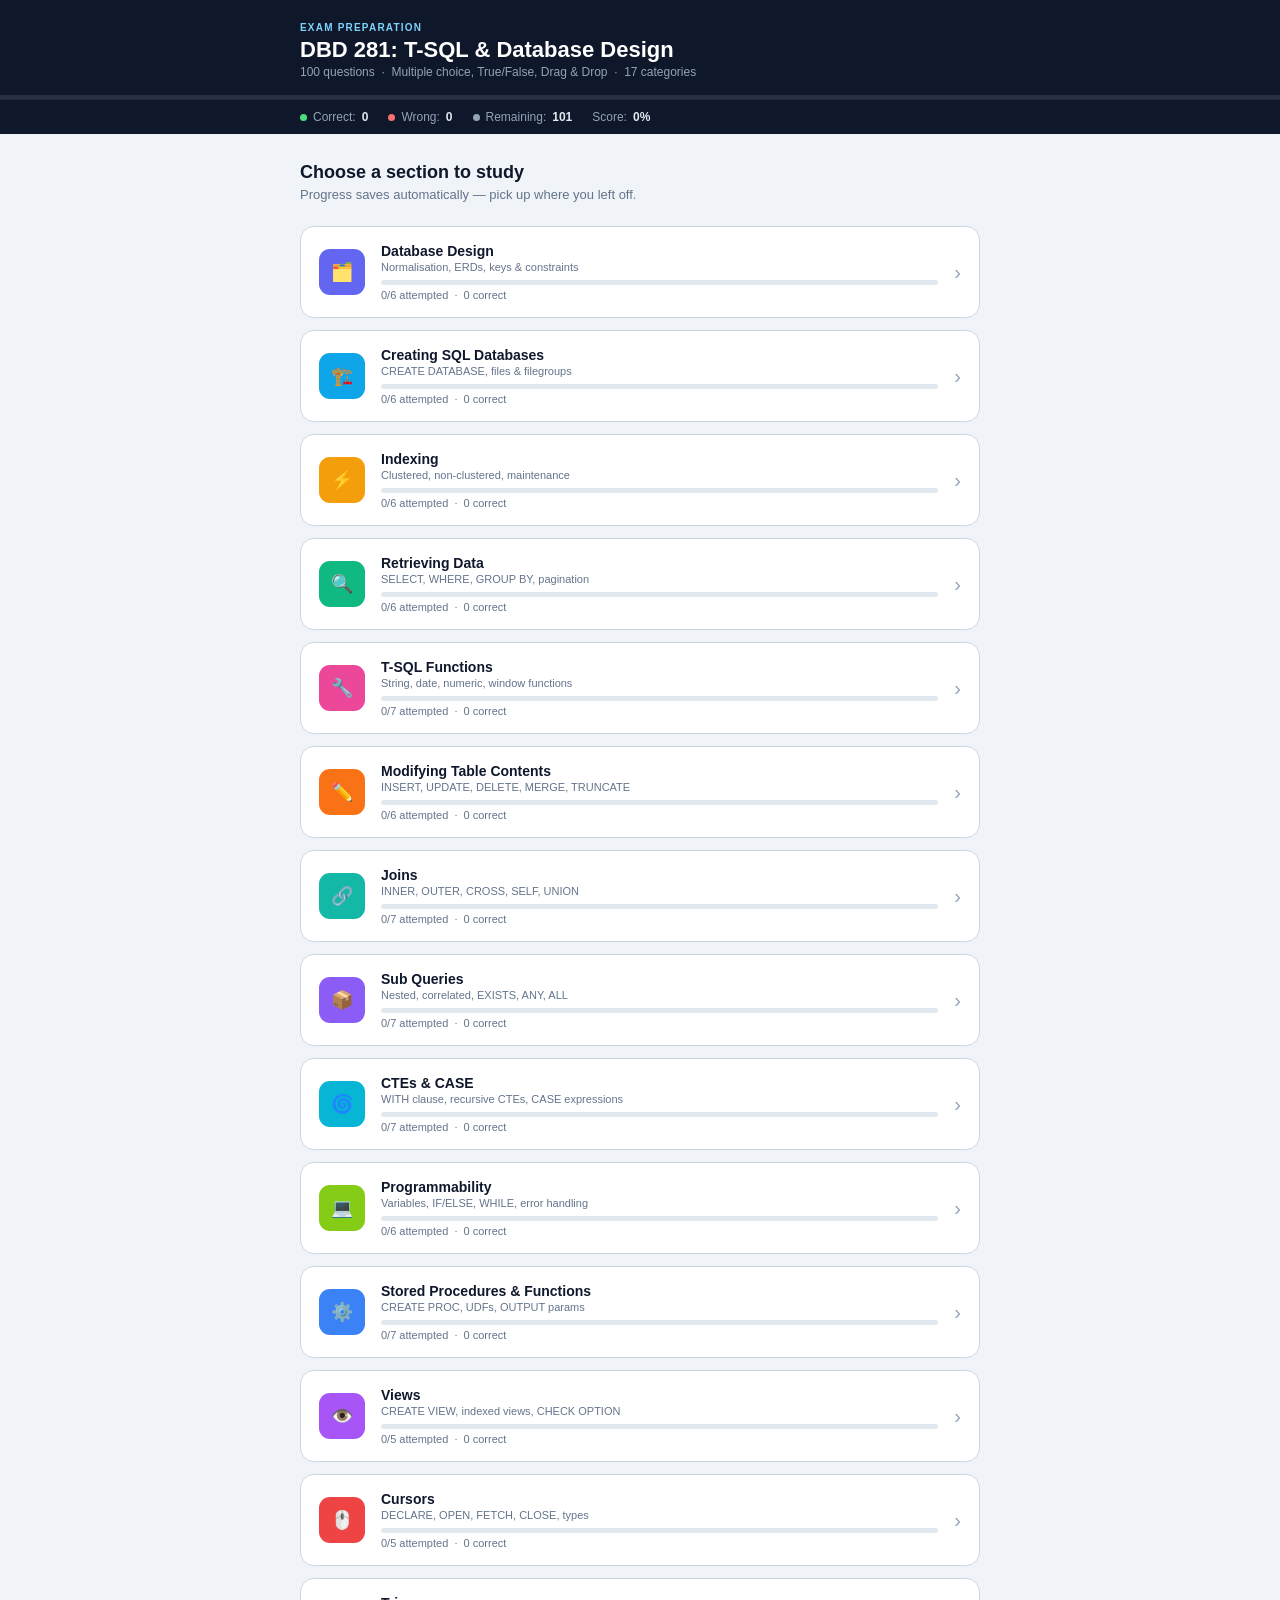
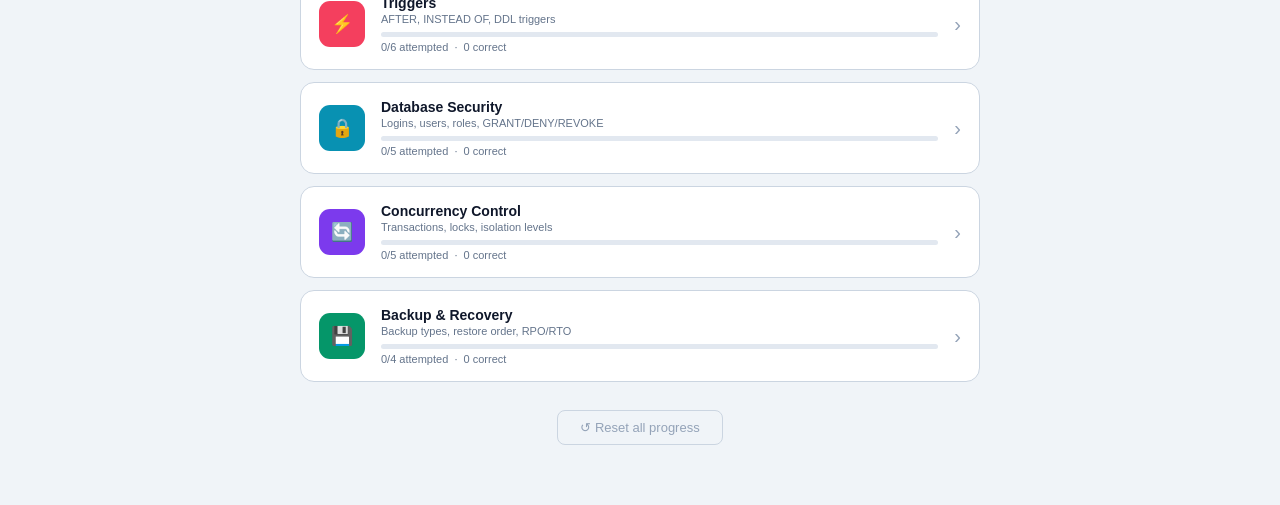
==== DBD281.html @ 0a979915 "Add files via upload" ====
<!DOCTYPE html>
<html lang="en">
<head>
<meta charset="UTF-8">
<meta name="viewport" content="width=device-width, initial-scale=1.0">
<title>T-SQL & Database Design Quiz</title>
<style>
*{box-sizing:border-box;margin:0;padding:0}
body{font-family:-apple-system,BlinkMacSystemFont,'Segoe UI',sans-serif;background:#F0F4F8;color:#1E293B;min-height:100vh}
button{font-family:inherit}

/* HEADER */
.hdr{background:#0F172A;color:#fff}
.hdr-inner{max-width:720px;margin:0 auto;padding:22px 20px 16px}
.hdr-eye{font-size:10px;font-weight:700;letter-spacing:.12em;text-transform:uppercase;color:#7DD3FC;margin-bottom:4px}
.hdr h1{font-size:22px;font-weight:700;margin-bottom:2px}
.hdr-sub{font-size:12px;color:#94A3B8}
.prog-track{background:rgba(255,255,255,.1);height:4px}
.prog-fill{height:4px;background:#38BDF8;transition:width .4s}
.stats-bar{border-top:1px solid rgba(255,255,255,.08)}
.stats-inner{max-width:720px;margin:0 auto;padding:10px 20px;display:flex;gap:20px;flex-wrap:wrap}
.stat{font-size:12px;color:#94A3B8;display:flex;align-items:center;gap:6px}
.stat b{font-weight:600;color:#E2E8F0}
.dot{width:7px;height:7px;border-radius:50%}

/* MAIN */
.main{max-width:720px;margin:0 auto;padding:28px 20px 60px}

/* HOME */
.home-title{font-size:18px;font-weight:700;color:#0F172A;margin-bottom:4px}
.home-sub{font-size:13px;color:#64748B;margin-bottom:24px}
.sec-cards{display:flex;flex-direction:column;gap:12px}
.sec-card{display:flex;align-items:center;gap:16px;padding:16px 18px;border-radius:14px;border:1.5px solid #CBD5E1;background:#fff;cursor:pointer;text-align:left;width:100%;transition:border-color .15s,box-shadow .15s}
.sec-card:hover{box-shadow:0 2px 14px rgba(15,23,42,.12)}
.sc-icon{width:46px;height:46px;border-radius:11px;color:#fff;font-size:18px;display:flex;align-items:center;justify-content:center;flex-shrink:0}
.sc-body{flex:1;min-width:0}
.sc-title{font-size:14px;font-weight:700;color:#0F172A;margin-bottom:2px}
.sc-desc{font-size:11px;color:#64748B;margin-bottom:7px}
.sc-bar-track{background:#E2E8F0;border-radius:4px;height:5px;overflow:hidden}
.sc-bar-fill{height:5px;border-radius:4px;transition:width .4s}
.sc-label{font-size:11px;color:#64748B;margin-top:4px}
.sc-arrow{font-size:20px;color:#94A3B8;flex-shrink:0}
.reset-wrap{text-align:center;margin-top:28px}
.btn-reset{padding:9px 22px;background:transparent;border:1.5px solid #CBD5E1;border-radius:8px;font-size:13px;color:#94A3B8;cursor:pointer}
.btn-reset:hover{border-color:#DC2626;color:#DC2626}

/* QUIZ NAV */
.quiz-nav{display:flex;align-items:center;gap:12px;margin-bottom:18px}
.btn-back{padding:7px 14px;background:transparent;border:1.5px solid #CBD5E1;border-radius:8px;font-size:13px;color:#64748B;cursor:pointer}
.btn-back:hover{border-color:#0F172A;color:#0F172A}
.qnav-title{font-size:14px;font-weight:700;color:#0F172A}
.qnav-count{margin-left:auto;font-size:13px;color:#64748B}
.qprog-track{background:#E2E8F0;border-radius:4px;height:4px;margin-bottom:20px;overflow:hidden}
.qprog-fill{height:4px;border-radius:4px;transition:width .3s}

/* QUESTION CARD */
.q-card{background:#fff;border:1.5px solid #CBD5E1;border-radius:14px;padding:22px 20px}
.q-card.correct{background:#F0FDF4;border-color:#86EFAC}
.q-card.wrong{background:#FEF2F2;border-color:#FCA5A5}
.q-card.partial{background:#FFFBEB;border-color:#FCD34D}
.q-num{font-size:11px;font-weight:700;letter-spacing:.08em;text-transform:uppercase;margin-bottom:8px}
.q-text{font-size:15px;font-weight:500;line-height:1.6;margin-bottom:18px;color:#1E293B}
.q-code{font-family:'Courier New',monospace;font-size:12.5px;background:#1E293B;color:#7DD3FC;padding:12px 14px;border-radius:8px;margin-bottom:16px;white-space:pre;overflow-x:auto;line-height:1.6}

/* OPTIONS */
.opts{display:flex;flex-direction:column;gap:8px}
.opt-btn{display:flex;align-items:flex-start;gap:12px;padding:11px 14px;border:1.5px solid #CBD5E1;border-radius:10px;background:#F8FAFC;cursor:pointer;text-align:left;font-size:13.5px;color:#1E293B;width:100%;transition:border-color .12s,background .12s}
.opt-btn:not(:disabled):hover{border-color:#38BDF8;background:#F0F9FF}
.opt-letter{width:26px;height:26px;min-width:26px;border-radius:50%;background:#CBD5E1;color:#64748B;font-size:12px;font-weight:700;display:flex;align-items:center;justify-content:center;transition:background .12s,color .12s;flex-shrink:0}
.opt-btn:not(:disabled):hover .opt-letter{background:#0EA5E9;color:#fff}
.opt-btn.selected{border-color:#0369A1;background:#F0F9FF}
.opt-btn.selected .opt-letter{background:#0369A1;color:#fff}
.opt-btn.opt-correct{border-color:#16A34A;background:#F0FDF4}
.opt-btn.opt-correct .opt-letter{background:#16A34A;color:#fff}
.opt-btn.opt-wrong{border-color:#DC2626;background:#FEF2F2}
.opt-btn.opt-wrong .opt-letter{background:#DC2626;color:#fff}

/* TF */
.tf-row{display:flex;gap:10px}
.tf-btn{flex:1;padding:13px;border:1.5px solid #CBD5E1;border-radius:10px;background:#F8FAFC;cursor:pointer;font-size:14px;font-weight:600;color:#1E293B;transition:all .12s}
.tf-btn:not(:disabled):hover{border-color:#0EA5E9;background:#F0F9FF;color:#0369A1}
.tf-btn.selected{border-color:#0369A1;background:#F0F9FF;color:#0369A1}
.tf-btn.tf-correct{border-color:#16A34A;background:#F0FDF4;color:#16A34A}
.tf-btn.tf-wrong{border-color:#DC2626;background:#FEF2F2;color:#DC2626}

/* DRAG & DROP */
.dd-area{display:flex;gap:16px;flex-wrap:wrap}
.dd-bank-wrap{flex:1 1 160px;min-width:160px}
.dd-bank-label{font-size:10px;font-weight:700;letter-spacing:.08em;text-transform:uppercase;color:#64748B;margin-bottom:8px}
.dd-bank{min-height:40px;padding:4px;border-radius:8px;border:1.5px dashed #CBD5E1;display:flex;flex-direction:column;gap:6px;transition:background .15s,border-color .15s}
.dd-bank.dragover{background:#F0F9FF;border-color:#0EA5E9}
.dd-zones{flex:2 1 240px;display:flex;flex-direction:column;gap:8px}
.dd-zone{border:1.5px dashed #CBD5E1;border-radius:8px;padding:8px 10px;min-height:48px;transition:background .15s,border-color .15s}
.dd-zone.dragover{background:#F0F9FF;border-color:#0EA5E9}
.dd-zone-label{font-size:11px;font-weight:700;color:#0F172A;margin-bottom:4px;pointer-events:none;text-transform:uppercase;letter-spacing:.05em}
.dd-items{display:flex;flex-direction:column;gap:4px}
.dd-item{padding:7px 11px;border-radius:7px;font-size:12.5px;background:#fff;border:1.5px solid #CBD5E1;color:#1E293B;cursor:grab;user-select:none;transition:opacity .15s}
.dd-item.dragging{opacity:.35}
.dd-item.item-correct{border-color:#16A34A;background:#F0FDF4;color:#16A34A;cursor:default}
.dd-item.item-wrong{border-color:#DC2626;background:#FEF2F2;color:#DC2626;cursor:default}

/* FEEDBACK */
.feedback{margin-top:14px;padding:11px 14px;border-radius:8px;font-size:13px;line-height:1.5}
.feedback.correct{background:#F0FDF4;border:1px solid #86EFAC;color:#14532D}
.feedback.wrong{background:#FEF2F2;border:1px solid #FCA5A5;color:#7F1D1D}
.feedback.partial{background:#FFFBEB;border:1px solid #FCD34D;color:#78350F}

/* FOOTER */
.q-footer{margin-top:16px;display:flex;gap:10px;flex-wrap:wrap}
.btn-check{padding:10px 22px;background:#0F172A;color:#fff;border:none;border-radius:8px;font-size:14px;font-weight:600;cursor:pointer}
.btn-check:disabled{background:#CBD5E1;color:#94A3B8;cursor:default}
.btn-next{padding:10px 22px;color:#fff;border:none;border-radius:8px;font-size:14px;font-weight:600;cursor:pointer}

/* NAV ROW */
.nav-row{display:flex;justify-content:space-between;margin-top:14px}
.btn-prev{padding:8px 16px;background:transparent;border:1.5px solid #CBD5E1;border-radius:8px;font-size:13px;color:#64748B;cursor:pointer}
.btn-prev:disabled{color:#CBD5E1;cursor:default}
.btn-results{padding:8px 20px;color:#fff;border:none;border-radius:8px;font-size:13px;font-weight:600;cursor:pointer}

/* COMPLETE */
.complete-card{background:#fff;border:1.5px solid #CBD5E1;border-radius:14px;padding:40px 28px;text-align:center}
.score-ring{width:100px;height:100px;border-radius:50%;background:#F0F9FF;border:4px solid #0369A1;display:flex;flex-direction:column;align-items:center;justify-content:center;margin:0 auto 20px}
.score-num{font-size:28px;font-weight:700;color:#0F172A}
.score-pct{font-size:12px;color:#64748B}
.complete-title{font-size:20px;font-weight:700;color:#0F172A;margin-bottom:6px}
.complete-sub{font-size:14px;color:#64748B;margin-bottom:28px}
.stat-grid{display:grid;grid-template-columns:1fr 1fr 1fr;gap:10px;margin-bottom:28px}
.stat-box{background:#F8FAFC;border-radius:10px;padding:14px}
.stat-val{font-size:22px;font-weight:700}
.stat-lbl{font-size:12px;color:#64748B;margin-top:2px}
.complete-btns{display:flex;gap:10px;justify-content:center;flex-wrap:wrap}
.btn-retry{padding:11px 22px;background:transparent;border:1.5px solid #CBD5E1;border-radius:8px;font-size:14px;font-weight:600;cursor:pointer;color:#64748B}
.btn-home{padding:11px 22px;background:#0F172A;color:#fff;border:none;border-radius:8px;font-size:14px;font-weight:600;cursor:pointer}

#quizView{display:none}

@media(max-width:560px){
  .dd-area{flex-direction:column}
  .stat-grid{grid-template-columns:1fr 1fr}
  .stats-inner{gap:12px}
}
</style>
</head>
<body>

<div class="hdr">
  <div class="hdr-inner">
    <div class="hdr-eye">Exam Preparation</div>
    <h1>DBD 281: T-SQL &amp; Database Design</h1>
    <div class="hdr-sub">100 questions &nbsp;·&nbsp; Multiple choice, True/False, Drag &amp; Drop &nbsp;·&nbsp; 17 categories</div>
  </div>
  <div class="prog-track"><div class="prog-fill" id="progBar" style="width:0%"></div></div>
  <div class="stats-bar">
    <div class="stats-inner">
      <div class="stat"><div class="dot" style="background:#4ADE80"></div>Correct: <b id="sCorrect">0</b></div>
      <div class="stat"><div class="dot" style="background:#F87171"></div>Wrong: <b id="sWrong">0</b></div>
      <div class="stat"><div class="dot" style="background:#94A3B8"></div>Remaining: <b id="sRemain">100</b></div>
      <div class="stat">Score: <b id="sScore">0%</b></div>
    </div>
  </div>
</div>

<div class="main">
  <div id="homeView">
    <div class="home-title">Choose a section to study</div>
    <div class="home-sub">Progress saves automatically — pick up where you left off.</div>
    <div class="sec-cards" id="secCards"></div>
    <div class="reset-wrap">
      <button class="btn-reset" onclick="resetAll()">↺ Reset all progress</button>
    </div>
  </div>

  <div id="quizView">
    <div class="quiz-nav">
      <button class="btn-back" onclick="goHome()">← Back</button>
      <div class="qnav-title" id="qnavTitle"></div>
      <div class="qnav-count" id="qnavCount"></div>
    </div>
    <div class="qprog-track"><div class="qprog-fill" id="qprogFill" style="width:0%"></div></div>
    <div id="questionArea"></div>
    <div class="nav-row">
      <button class="btn-prev" id="btnPrev" onclick="prevQ()">← Previous</button>
      <button class="btn-results" id="btnResults" style="display:none" onclick="showComplete()">See results →</button>
    </div>
  </div>
</div>

<script>
// ═══════════════════════════════════════════════════════════════
// QUESTION DATA  (100 questions across 17 sections)
// ═══════════════════════════════════════════════════════════════
const Q = [

// ── SECTION 1: Database Design (Q0–Q5) ──────────────────────────
{t:'mc',q:'Which Normal Form eliminates partial dependencies — where a non-key attribute depends on only PART of a composite primary key?',
 o:['First Normal Form (1NF)','Second Normal Form (2NF)','Third Normal Form (3NF)','Boyce-Codd Normal Form (BCNF)'],
 a:1,e:'2NF removes partial dependencies. Every non-key column must depend on the WHOLE primary key.'},

{t:'mc',q:'A table has columns: OrderID, ProductID, ProductName, Quantity. OrderID+ProductID is the PK. ProductName depends only on ProductID. Which NF is violated?',
 o:['1NF','2NF','3NF','BCNF'],
 a:1,e:'ProductName depends only on ProductID (part of the composite key) — this is a partial dependency, violating 2NF.'},

{t:'tf',q:'A FOREIGN KEY constraint guarantees referential integrity by preventing orphaned records in the child table.',
 a:true,e:'Correct. A FK ensures every value in the child column exists in the referenced parent column.'},

{t:'mc',q:'Which cardinality relationship requires a junction (bridge) table to be properly implemented in a relational database?',
 o:['One-to-One','One-to-Many','Many-to-Many','Self-referencing'],
 a:2,e:'Many-to-Many relationships cannot be represented with a single FK — they require a junction table with FKs to both sides.'},

{t:'mc',q:'A SURROGATE KEY is best described as:',
 o:['A key derived from real-world business data such as a national ID number',
    'A system-generated identifier with no business meaning, used as the PK',
    'A key that is shared across multiple tables to link them',
    'A composite key made from two or more columns'],
 a:1,e:'A surrogate key (e.g. IDENTITY column) is artificially generated and has no meaning outside the database.'},

{t:'mc',q:'Which constraint ensures that a column\'s value satisfies a specific logical condition before being inserted or updated?',
 o:['DEFAULT','UNIQUE','CHECK','NOT NULL'],
 a:2,e:'A CHECK constraint validates column data against a logical expression (e.g. Salary > 0).'},

// ── SECTION 2: Creating SQL Databases (Q6–Q11) ─────────────────
{t:'mc',q:'Which file extension is used for the PRIMARY data file in a SQL Server database?',
 o:['.ldf','.ndf','.mdf','.bdf'],
 a:2,e:'.mdf = Master Data File (primary). .ndf = secondary data file. .ldf = log file.'},

{t:'mc',q:'What is the purpose of the FILEGROWTH property in a CREATE DATABASE statement?',
 o:['Sets the maximum size the file can reach',
    'Defines the increment by which the file automatically grows when full',
    'Specifies the initial size of the database file',
    'Determines how many files the filegroup can hold'],
 a:1,e:'FILEGROWTH sets the auto-growth increment — how much the file expands each time it runs out of space.'},

{t:'tf',q:'The physical folder path specified in FILENAME must exist on the server BEFORE executing CREATE DATABASE.',
 a:true,e:'SQL Server does not create directories automatically. The folder must exist or the statement will fail.'},

{t:'mc',q:'In a CREATE DATABASE statement, which option allows you to store data files on separate disks for performance optimisation?',
 o:['LOG ON','WITH FILESTREAM','FILEGROUP','COLLATE'],
 a:2,e:'FILEGROUP lets you organise data files into groups — useful for distributing I/O load across multiple disks.'},

{t:'mc',q:'What is the minimum allowed SIZE for a database file in SQL Server?',
 o:['64 KB','256 KB','512 KB','1 MB'],
 a:2,e:'The minimum file size SQL Server accepts is 512 KB.'},

{t:'mc',q:'Which statement correctly MODIFIES an existing database to change the auto-growth increment of a data file?',
 o:['CREATE DATABASE ... MODIFY FILE','ALTER DATABASE ... MODIFY FILE','UPDATE DATABASE ... SET FILE','CHANGE DATABASE ... FILE'],
 a:1,e:'ALTER DATABASE with MODIFY FILE is the correct syntax to change properties of an existing database file.'},

// ── SECTION 3: Indexing (Q12–Q17) ──────────────────────────────
{t:'mc',q:'How many CLUSTERED indexes can exist on a single SQL Server table?',
 o:['Unlimited','Up to 10','Exactly 1','Up to 999'],
 a:2,e:'A table can have only ONE clustered index because it physically sorts the data rows.'},

{t:'mc',q:'A COVERING index is created using which keyword to add non-key columns to the leaf level of the index?',
 o:['WITH','COVERING','INCLUDE','ADD'],
 a:2,e:'The INCLUDE clause adds columns to the index leaf level without including them in the key — covering the query without widening the key.'},

{t:'tf',q:'A NON-CLUSTERED index physically reorders the rows of the table according to its key columns.',
 a:false,e:'False. Only a CLUSTERED index physically sorts rows. A non-clustered index is a separate structure that points to the data.'},

{t:'mc',q:'Which index maintenance operation is LESS intensive and can be performed online without heavy locking?',
 o:['REBUILD','REORGANIZE','DROP and RECREATE','UPDATE STATISTICS'],
 a:1,e:'REORGANIZE defragments pages in-place and is less resource-intensive than REBUILD, which drops and recreates the entire index.'},

{t:'mc',q:'A FILTERED index is most useful when:',
 o:['You need to index all rows in a very large table',
    'You want to index only a subset of rows matching a WHERE condition',
    'You need a clustered index with multiple columns',
    'You want to speed up INSERT operations'],
 a:1,e:'Filtered indexes index only rows satisfying a WHERE predicate — smaller, faster for selective queries.'},

{t:'mc',q:'Which columns are BEST suited for indexing?',
 o:['BIT columns used as boolean flags',
    'Columns updated hundreds of times per second',
    'Columns used frequently in WHERE, JOIN, and ORDER BY clauses',
    'Columns storing large NVARCHAR(MAX) values'],
 a:2,e:'Index columns that appear in WHERE filters, JOIN conditions, and ORDER BY — these operations benefit most from index lookups.'},

// ── SECTION 4: Retrieving Data (Q18–Q23) ───────────────────────
{t:'mc',q:'Which clause filters rows AFTER aggregation has been applied by GROUP BY?',
 o:['WHERE','ORDER BY','HAVING','FILTER'],
 a:2,e:'HAVING filters groups produced by GROUP BY. WHERE filters individual rows BEFORE grouping.'},

{t:'mc',q:'What does SELECT TOP 5 PERCENT * FROM Employees ORDER BY Salary DESC return?',
 o:['The 5 highest-paid employees',
    'The top 5% of rows from the table ordered by highest salary',
    'The first 5 rows in physical storage order',
    'Exactly 5 rows regardless of duplicates'],
 a:1,e:'TOP 5 PERCENT returns the top 5% of the result set — with ORDER BY Salary DESC that means the top 5% highest earners.'},

{t:'tf',q:'In SQL Server, DISTINCT removes duplicate rows from the entire result set, considering all selected columns together.',
 a:true,e:'DISTINCT evaluates uniqueness across ALL selected columns combined, not per individual column.'},

{t:'mc',q:'Which LIKE pattern matches any LastName that is exactly 5 characters long?',
 o:["LIKE '%5%'","LIKE '_____'","LIKE '[5]%'","LIKE '5_'"],
 a:1,e:"Five underscores ('_____') each match exactly one character — so this pattern matches strings of exactly 5 characters."},

{t:'mc',q:'What is the correct SQL Server syntax for PAGINATION — skipping the first 20 rows and returning the next 10?',
 o:['SELECT TOP 10 * FROM T SKIP 20',
    'SELECT * FROM T ORDER BY ID LIMIT 10 OFFSET 20',
    'SELECT * FROM T ORDER BY ID OFFSET 20 ROWS FETCH NEXT 10 ROWS ONLY',
    'SELECT * FROM T WHERE ROWNUM BETWEEN 21 AND 30'],
 a:2,e:'OFFSET ... FETCH NEXT ... ROWS ONLY is the T-SQL pagination syntax. It requires an ORDER BY clause.'},

{t:'mc',q:'In which order does SQL Server logically process a SELECT statement?',
 o:['SELECT → FROM → WHERE → GROUP BY → HAVING → ORDER BY',
    'FROM → WHERE → GROUP BY → HAVING → SELECT → ORDER BY',
    'FROM → SELECT → WHERE → ORDER BY → GROUP BY → HAVING',
    'WHERE → FROM → SELECT → GROUP BY → HAVING → ORDER BY'],
 a:1,e:'Logical processing order: FROM/JOIN → WHERE → GROUP BY → HAVING → SELECT → DISTINCT → ORDER BY → TOP/FETCH.'},

// ── SECTION 5: T-SQL Functions (Q24–Q30) ───────────────────────
{t:'mc',q:'Which function returns the number of characters in a string, NOT counting trailing spaces for CHAR types?',
 o:['LEN()','DATALENGTH()','CHARINDEX()','PATINDEX()'],
 a:0,e:'LEN() returns the number of characters, excluding trailing spaces. DATALENGTH() returns bytes including spaces.'},

{t:'mc',q:'What is the result of: SELECT FLOOR(4.9)?',
 o:['5','4','4.9','NULL'],
 a:1,e:'FLOOR() rounds DOWN to the nearest integer. FLOOR(4.9) = 4.'},

{t:'mc',q:'Which function should be preferred over CAST() when converting data types in SQL Server, to return NULL on failure instead of an error?',
 o:['CONVERT()','TRY_CAST()','ISNULL()','COALESCE()'],
 a:1,e:'TRY_CAST() (and TRY_CONVERT()) return NULL if the conversion fails instead of raising an error.'},

{t:'tf',q:'COALESCE(A, B, C) returns the FIRST non-NULL value from its arguments.',
 a:true,e:'COALESCE evaluates arguments left to right and returns the first one that is not NULL.'},

{t:'mc',q:'Which date function adds 3 months to the current date?',
 o:["DATEADD(MONTH, 3, GETDATE())",
    "DATEDIFF(MONTH, 3, GETDATE())",
    "DATEPART(MONTH, GETDATE()) + 3",
    "FORMAT(GETDATE(), 'MM+3')"],
 a:0,e:'DATEADD(interval, number, date) adds the specified number of intervals to a date.'},

{t:'mc',q:'What does NULLIF(Score, 0) return when Score = 0?',
 o:['0','1','NULL','An error'],
 a:2,e:'NULLIF returns NULL if both arguments are equal. When Score = 0, NULLIF(0, 0) = NULL.'},

{t:'mc',q:'Which window function assigns a sequential number per partition, restarting at 1 for each group?',
 o:['RANK()','DENSE_RANK()','ROW_NUMBER()','NTILE()'],
 a:2,e:'ROW_NUMBER() assigns a unique sequential integer. RANK() allows ties (with gaps); DENSE_RANK() allows ties (no gaps).'},

// ── SECTION 6: Modifying Table Contents (Q31–Q36) ──────────────
{t:'mc',q:'You want to copy all rows from Table A into Table B (which does not yet exist). Which statement achieves this in one step?',
 o:['INSERT INTO B SELECT * FROM A',
    'SELECT * INTO B FROM A',
    'CREATE TABLE B AS SELECT * FROM A',
    'COPY TABLE A TO B'],
 a:1,e:'SELECT INTO creates a new table and inserts all rows in one step. INSERT INTO requires the target table to exist first.'},

{t:'tf',q:'TRUNCATE TABLE fires DELETE triggers because it removes rows one by one like DELETE.',
 a:false,e:'False. TRUNCATE is a DDL operation that deallocates data pages. It does NOT fire DML triggers and is not row-by-row.'},

{t:'mc',q:'Which DML statement is used to INSERT, UPDATE, and DELETE in a single operation based on a matching condition?',
 o:['UPSERT','COMBINE','MERGE','SYNC'],
 a:2,e:'MERGE combines WHEN MATCHED (UPDATE/DELETE) and WHEN NOT MATCHED (INSERT) logic in one statement.'},

{t:'mc',q:'What happens to an IDENTITY column when you execute TRUNCATE TABLE?',
 o:['The identity value continues from where it left off',
    'The identity seed is reset to its original starting value',
    'The identity column is dropped',
    'Nothing — TRUNCATE cannot be used on tables with IDENTITY columns'],
 a:1,e:'TRUNCATE resets the IDENTITY seed back to the original seed value. DELETE does NOT reset the identity.'},

{t:'mc',q:'You need to UPDATE rows using a JOIN to another table. Which syntax is correct in T-SQL?',
 o:["UPDATE Employees SET Salary=60000 JOIN Dept ON Emp.DeptID=Dept.ID WHERE DeptName='HR'",
    "UPDATE e SET e.Salary=60000 FROM Employees e JOIN Departments d ON e.DeptID=d.DeptID WHERE d.DeptName='HR'",
    "UPDATE Employees JOIN Departments SET Salary=60000 WHERE DeptName='HR'",
    "UPDATE (SELECT * FROM Employees JOIN Departments) SET Salary=60000"],
 a:1,e:'T-SQL UPDATE with JOIN uses the FROM clause to reference the joined table.'},

{t:'tf',q:'Running DELETE FROM Employees without a WHERE clause will delete all rows from the table.',
 a:true,e:'True. Without a WHERE clause, DELETE removes every row. Always double-check before running a DELETE without WHERE.'},

// ── SECTION 7: Joins (Q37–Q43) ─────────────────────────────────
{t:'mc',q:'Which JOIN type returns ALL rows from the LEFT table and matching rows from the right, placing NULL where there is no match?',
 o:['INNER JOIN','CROSS JOIN','LEFT OUTER JOIN','FULL OUTER JOIN'],
 a:2,e:'LEFT OUTER JOIN returns all rows from the left table. If no matching row exists in the right table, NULLs are used.'},

{t:'mc',q:'A CROSS JOIN between a table of 5 rows and a table of 4 rows returns how many rows?',
 o:['5','9','20','Depends on the ON condition'],
 a:2,e:'CROSS JOIN produces a Cartesian product: every row in A × every row in B = 5 × 4 = 20 rows. There is no ON condition.'},

{t:'tf',q:'A SELF JOIN joins a table to itself and requires the use of table aliases to distinguish the two instances.',
 a:true,e:'True. You alias the same table with two different names (e.g. e and m) to treat it as two separate tables.'},

{t:'mc',q:'UNION vs UNION ALL — which statement is TRUE?',
 o:['UNION ALL removes duplicates; UNION keeps all rows',
    'UNION removes duplicates; UNION ALL keeps all rows including duplicates',
    'Both always return the same result',
    'UNION ALL requires identical column counts but not data types'],
 a:1,e:'UNION removes duplicate rows (uses a DISTINCT internally). UNION ALL returns all rows including duplicates and is faster.'},

{t:'mc',q:'When joining multiple tables, the correct order of clauses is:',
 o:['FROM t1, JOIN t2 ON ..., JOIN t3 ON ...',
    'FROM t1 JOIN t2 ON ... JOIN t3 ON ...',
    'JOIN t1, t2, t3 FROM ... ON ...',
    'SELECT ... USING JOIN(t1,t2,t3)'],
 a:1,e:'Each JOIN clause follows directly after the table or previous join. All ON conditions specify the join predicate.'},

{t:'mc',q:'Which join would you use to find customers who have NEVER placed an order?',
 o:['INNER JOIN then filter for NULL orders',
    'LEFT JOIN on Orders, then WHERE Orders.OrderID IS NULL',
    'FULL OUTER JOIN',
    'CROSS JOIN then GROUP BY'],
 a:1,e:"LEFT JOIN returns all customers. WHERE Orders.OrderID IS NULL filters to only those with no matching order — the classic 'anti-join' pattern."},

{t:'mc',q:'What does a FULL OUTER JOIN return that an INNER JOIN does not?',
 o:['Duplicate rows from both tables',
    'Rows that exist in EITHER table even if no match exists on the other side',
    'A Cartesian product of both tables',
    'Only rows with NULL foreign keys'],
 a:1,e:'FULL OUTER JOIN returns all rows from both tables with NULLs where no match exists on either side.'},

// ── SECTION 8: Sub Queries (Q44–Q50) ───────────────────────────
{t:'mc',q:'Which sub-query operator stops processing as soon as ONE matching row is found, making it very efficient?',
 o:['IN','ANY','ALL','EXISTS'],
 a:3,e:'EXISTS short-circuits — it returns TRUE as soon as the first matching row is found and stops scanning.'},

{t:'mc',q:'A CORRELATED sub-query differs from a regular sub-query because:',
 o:['It runs only once and caches the result',
    'It references a column from the outer query and is re-evaluated for every outer row',
    'It can only be used with DELETE statements',
    'It always returns a single scalar value'],
 a:1,e:'A correlated sub-query refers to the outer query\'s columns. It must re-run for each row of the outer query.'},

{t:'mc',q:'Which operator returns TRUE if the comparison is true for AT LEAST ONE value returned by the sub-query?',
 o:['ALL','EXISTS','ANY / SOME','IN'],
 a:2,e:'ANY (or SOME) returns TRUE if the condition is satisfied by at least one value in the sub-query result set.'},

{t:'tf',q:'A sub-query used with IN can return multiple rows and multiple columns.',
 a:false,e:'False. A sub-query used with IN must return exactly ONE column (but can return multiple rows).'},

{t:'mc',q:'You want to find all employees earning more than the average salary of THEIR OWN department. Which approach is correct?',
 o:['WHERE Salary > (SELECT AVG(Salary) FROM Employees)',
    'WHERE Salary > (SELECT AVG(Salary) FROM Employees WHERE DeptID = e.DeptID)',
    'WHERE Salary > ANY (SELECT Salary FROM Employees)',
    'WHERE Salary IN (SELECT MAX(Salary) FROM Employees GROUP BY DeptID)'],
 a:1,e:'This is a correlated sub-query — it references e.DeptID from the outer query to compute the average per department.'},

{t:'mc',q:'Sub-queries can be used in which parts of a DML statement?',
 o:['Only in the WHERE clause',
    'Only in INSERT statements',
    'In WHERE, FROM, SELECT, INSERT VALUES, UPDATE SET, and DELETE WHERE',
    'Only in SELECT statements'],
 a:2,e:'Sub-queries are versatile — they work in SELECT lists, FROM clauses, WHERE/HAVING filters, and all DML statements.'},

{t:'mc',q:'What does NOT EXISTS return when the sub-query finds NO matching rows?',
 o:['NULL','FALSE','TRUE','An error'],
 a:2,e:'NOT EXISTS returns TRUE when the sub-query returns zero rows — i.e. when no match is found.'},

// ── SECTION 9: CTEs & CASE (Q51–Q57) ───────────────────────────
{t:'mc',q:'A Common Table Expression (CTE) is defined using which keyword?',
 o:['DEFINE','TEMP','WITH','CTE'],
 a:2,e:'CTEs begin with the WITH keyword followed by the CTE name, optional column list, and AS (SELECT ...).'},

{t:'tf',q:'A CTE can be referenced multiple times within the same SQL statement that defines it.',
 a:true,e:'True. Unlike a sub-query written inline, a CTE can be referenced by name multiple times in the same query.'},

{t:'mc',q:'A RECURSIVE CTE must include which two components separated by UNION ALL?',
 o:['A GROUP BY clause and a HAVING clause',
    'An anchor member (base case) and a recursive member',
    'An INNER JOIN and a LEFT JOIN',
    'A WHERE clause and an ORDER BY clause'],
 a:1,e:'Recursive CTEs have: (1) anchor member — base rows, and (2) recursive member — references the CTE itself, joined with UNION ALL.'},

{t:'mc',q:'Which CASE syntax evaluates a single column against specific values (like a switch statement)?',
 o:['Searched CASE: CASE WHEN col=1 THEN ...',
    'Simple CASE: CASE col WHEN 1 THEN ...',
    'DECODE CASE: DECODE(col, 1, ...)',
    'IIF CASE: IIF(col=1, ..., ...)'],
 a:1,e:'Simple CASE: CASE expression WHEN value THEN result. Searched CASE: CASE WHEN condition THEN result.'},

{t:'mc',q:'CASE expressions can be used in which SQL clauses?',
 o:['Only in the SELECT clause',
    'Only in WHERE and HAVING',
    'In SELECT, WHERE, ORDER BY, GROUP BY, HAVING, and UPDATE SET',
    'Only in SELECT and ORDER BY'],
 a:2,e:'CASE is an expression that can appear anywhere an expression is valid — SELECT, WHERE, ORDER BY, GROUP BY, HAVING, and DML.'},

{t:'mc',q:'What does OPTION (MAXRECURSION 500) do in a recursive CTE query?',
 o:['Limits the CTE to 500 column definitions',
    'Allows up to 500 recursive iterations instead of the default 100',
    'Caches the CTE result for 500 seconds',
    'Restricts the CTE to 500 rows maximum'],
 a:1,e:'MAXRECURSION sets the maximum number of recursive iterations. Default is 100. Use 0 for unlimited (with caution).'},

{t:'tf',q:'A CTE result is physically stored in tempdb like a temporary table.',
 a:false,e:'False. A CTE is not materialised (stored) — it is a logical definition that is resolved inline when the query executes.'},

// ── SECTION 10: Programmability (Q58–Q63) ──────────────────────
{t:'mc',q:'Which T-SQL global variable stores the number of rows affected by the last executed statement?',
 o:['@@ROWCOUNT','@@ERROR','@@IDENTITY','@ROWS'],
 a:0,e:'@@ROWCOUNT holds the count of rows affected by the most recently executed statement.'},

{t:'mc',q:'What is the difference between RAISERROR and THROW in T-SQL?',
 o:['RAISERROR is newer and preferred; THROW is legacy',
    'THROW is newer (SQL 2012+), re-throws errors faithfully; RAISERROR is legacy and has different syntax',
    'They are identical — both always rollback the transaction',
    'THROW can only be used inside TRY blocks; RAISERROR cannot'],
 a:1,e:'THROW is the modern replacement (SQL Server 2012+). It preserves error info perfectly and can re-throw with bare THROW.'},

{t:'tf',q:'A local temp table (prefixed with #) is visible to ALL sessions connected to the SQL Server instance.',
 a:false,e:'False. A local temp table (#) is only visible to the current session. A global temp table (##) is visible to all sessions.'},

{t:'mc',q:'Which keyword inside a WHILE loop immediately exits the loop?',
 o:['EXIT','RETURN','BREAK','CONTINUE'],
 a:2,e:'BREAK exits the WHILE loop immediately. CONTINUE skips the rest of the current iteration and goes back to the loop condition.'},

{t:'mc',q:'To declare and immediately assign a variable in T-SQL, which syntax is correct?',
 o:['VAR @x INT = 5',
    'DECLARE @x INT = 5',
    'SET @x INT = 5',
    'DEFINE @x AS INT = 5'],
 a:1,e:'DECLARE @varname datatype = value assigns an initial value at declaration time (SQL Server 2008+).'},

{t:'mc',q:'SCOPE_IDENTITY() is preferred over @@IDENTITY because:',
 o:['It is faster than @@IDENTITY',
    'It returns the last identity inserted in the CURRENT scope, preventing issues with triggers that insert into other tables',
    'It works with all data types not just INT',
    'It returns all recently inserted identity values as a set'],
 a:1,e:'@@IDENTITY can be hijacked by a trigger inserting into another identity table. SCOPE_IDENTITY() is scoped to the current batch/proc.'},

// ── SECTION 11: Stored Procedures & Functions (Q64–Q70) ─────────
{t:'mc',q:'Which statement correctly executes a stored procedure named spGetOrders with one parameter?',
 o:["CALL spGetOrders @CustomerID = 5",
    "RUN spGetOrders @CustomerID = 5",
    "EXEC spGetOrders @CustomerID = 5",
    "EXECUTE PROCEDURE spGetOrders(5)"],
 a:2,e:'In T-SQL, stored procedures are called with EXEC (or EXECUTE). Parameters can be named or positional.'},

{t:'mc',q:'What does SET NOCOUNT ON do inside a stored procedure?',
 o:['Prevents the procedure from counting any rows',
    'Suppresses the "N rows affected" messages sent back to the client',
    'Stops the procedure from returning result sets',
    'Disables row counting for GROUP BY clauses'],
 a:1,e:'SET NOCOUNT ON suppresses the DONE_IN_PROC message after each statement, reducing network traffic.'},

{t:'tf',q:'A User-Defined Scalar Function can be used directly in a SELECT statement, just like a built-in function.',
 a:true,e:'True. Scalar UDFs return a single value and can be used in SELECT, WHERE, and other expression contexts.'},

{t:'mc',q:'Which type of User-Defined Function returns a table result set from a SINGLE SELECT statement with no BEGIN/END block?',
 o:['Scalar function',
    'Multi-statement table-valued function',
    'Inline table-valued function (iTVF)',
    'Stored procedure with SELECT'],
 a:2,e:'An inline TVF uses RETURNS TABLE AS RETURN (SELECT ...) — no BEGIN/END, just a single query. Very efficient — the optimizer can inline it.'},

{t:'mc',q:'Can a User-Defined Function perform INSERT, UPDATE, or DELETE on base tables?',
 o:['Yes, always','Yes, only if it is a table-valued function','No — UDFs cannot modify database state','Yes, only scalar functions can'],
 a:2,e:'UDFs are read-only by design. They cannot modify base table data. Use stored procedures for DML operations.'},

{t:'mc',q:'Which procedure parameter type allows the procedure to return a value back to the caller?',
 o:['RETURN parameter','IN parameter','OUTPUT parameter','REF parameter'],
 a:2,e:'Declaring a parameter with OUTPUT allows the procedure to write a value into it that the caller can read after EXEC.'},

{t:'mc',q:'What is the primary advantage of stored procedures over ad-hoc SQL queries?',
 o:['Stored procedures always run faster than any other SQL',
    'Execution plans are compiled and cached, improving performance and security through encapsulation',
    'They can only be called by database administrators',
    'They automatically encrypt all data they access'],
 a:1,e:'SQL Server compiles and caches the execution plan on first run. Subsequent calls reuse the plan. They also prevent SQL injection.'},

// ── SECTION 12: Views (Q71–Q75) ─────────────────────────────────
{t:'mc',q:'A view defined WITH CHECK OPTION prevents which operation?',
 o:['Reading data through the view',
    'Creating an index on the view',
    'INSERT or UPDATE operations that would produce rows invisible through the view\'s WHERE filter',
    'Joining the view to other tables'],
 a:2,e:'WITH CHECK OPTION rejects any INSERT/UPDATE that would result in a row not satisfying the view\'s WHERE condition.'},

{t:'tf',q:'A standard (non-indexed) view stores its result set as a physical table on disk.',
 a:false,e:'False. A regular view is just a saved query. Only an INDEXED (materialised) view stores data physically.'},

{t:'mc',q:'To create an INDEXED view in SQL Server, the view must first be created with which option?',
 o:['WITH ENCRYPTION','WITH NOCHECK','WITH SCHEMABINDING','WITH READ ONLY'],
 a:2,e:'SCHEMABINDING is mandatory for indexed views. It locks the view to the schema, preventing underlying table changes that would break it.'},

{t:'mc',q:'Which of the following is a key LIMITATION of standard views?',
 o:['Views cannot use JOINs',
    'Views cannot accept parameters — use Table-Valued Functions instead',
    'Views cannot be queried with SELECT',
    'Views cannot reference more than one table'],
 a:1,e:'Standard views cannot be parameterised. If you need filtered views with parameters, use inline table-valued functions.'},

{t:'mc',q:'What type of index must be created FIRST to materialise an indexed view?',
 o:['A non-clustered index on the most queried column',
    'A unique clustered index on the view',
    'A filtered index on the view',
    'A covering non-clustered index'],
 a:1,e:'The first index on a view must be a UNIQUE CLUSTERED index. This is what materialises (physically stores) the view\'s data.'},

// ── SECTION 13: Cursors (Q76–Q80) ───────────────────────────────
{t:'mc',q:'What is the correct order of cursor operations?',
 o:['OPEN → DECLARE → FETCH → CLOSE → DEALLOCATE',
    'DECLARE → OPEN → FETCH → CLOSE → DEALLOCATE',
    'DECLARE → FETCH → OPEN → CLOSE → DEALLOCATE',
    'OPEN → FETCH → DECLARE → DEALLOCATE → CLOSE'],
 a:1,e:'Always: DECLARE (define) → OPEN (execute query) → FETCH (get rows) → CLOSE (release rows) → DEALLOCATE (free resources).'},

{t:'mc',q:'What value does @@FETCH_STATUS return when a FETCH is successful?',
 o:['-1','1','0','-2'],
 a:2,e:'@@FETCH_STATUS = 0 means the FETCH succeeded. -1 means failed/beyond result set. -2 means the row was deleted (KEYSET cursor).'},

{t:'tf',q:'A FAST_FORWARD cursor is the most performant cursor type and is both FORWARD_ONLY and READ_ONLY.',
 a:true,e:'True. FAST_FORWARD combines FORWARD_ONLY and READ_ONLY for maximum performance — it applies optimisations that other cursor types cannot.'},

{t:'mc',q:'A STATIC cursor uses tempdb to take a snapshot of the data at OPEN time. What is a consequence of this?',
 o:['Changes made by other users are immediately reflected in cursor results',
    'Changes made to base tables after the cursor is opened are NOT visible',
    'The cursor can only contain 100 rows',
    'The cursor must be READ_WRITE'],
 a:1,e:'STATIC cursors are a frozen snapshot. Any changes after OPEN are invisible to the cursor.'},

{t:'mc',q:'When should you use a cursor instead of a set-based operation?',
 o:['Always — cursors are more efficient than set-based operations',
    'For all DELETE and UPDATE statements',
    'Only when row-by-row processing is truly required and no set-based equivalent exists',
    'For any query returning more than 1000 rows'],
 a:2,e:'Cursors are slow and should be a last resort. Use set-based SQL whenever possible. Cursors suit tasks like sending one email per row.'},

// ── SECTION 14: Triggers (Q81–Q86) ─────────────────────────────
{t:'mc',q:'Which two pseudo-tables are available inside a DML trigger body?',
 o:['ADDED and REMOVED','NEW and OLD','INSERTED and DELETED','BEFORE and AFTER'],
 a:2,e:'SQL Server provides INSERTED (new rows) and DELETED (old rows) pseudo-tables inside all DML triggers.'},

{t:'mc',q:'An INSTEAD OF trigger on a view fires:',
 o:['After the DML statement completes',
    'In place of the DML statement — the actual operation does NOT execute unless coded explicitly',
    'Before AND after the DML statement',
    'Only when the view is queried with SELECT'],
 a:1,e:'INSTEAD OF replaces the triggering DML. The original operation is cancelled. You must explicitly write what should happen.'},

{t:'tf',q:'A single DML trigger should be written to handle multiple rows because INSERT, UPDATE, and DELETE can affect many rows at once.',
 a:true,e:'True. Always write triggers assuming the operation affected multiple rows. The INSERTED/DELETED tables can contain many rows.'},

{t:'mc',q:'Which trigger event fires when a table is being DROPPED from the database?',
 o:['DML AFTER trigger','DML INSTEAD OF trigger','DDL trigger for DROP_TABLE','LOGON trigger'],
 a:2,e:'DDL triggers respond to schema-level events like CREATE_TABLE, DROP_TABLE, ALTER_TABLE. They are defined ON DATABASE or ON SERVER.'},

{t:'mc',q:'What does DISABLE TRIGGER trg_Audit ON Employees do?',
 o:['Permanently removes the trigger from the database',
    'Prevents the trigger from firing without deleting its definition',
    'Pauses the trigger for 24 hours',
    'Converts it to an INSTEAD OF trigger'],
 a:1,e:'DISABLE TRIGGER keeps the trigger definition intact but stops it from firing. Use ENABLE TRIGGER to re-activate it.'},

{t:'mc',q:'Inside a trigger, the IF UPDATE(ColumnName) function is used to:',
 o:['Check if the column was set to NULL',
    'Determine if a specific column was included in the UPDATE statement that fired the trigger',
    'Verify that the updated value has changed from the old value',
    'Count how many rows were updated in the column'],
 a:1,e:'IF UPDATE(col) returns TRUE if the column was included in the UPDATE statement — it does not check if the value actually changed.'},

// ── SECTION 15: Database Security (Q87–Q91) ─────────────────────
{t:'mc',q:'In SQL Server security, what is the difference between a LOGIN and a USER?',
 o:['They are the same thing with different names',
    'A LOGIN is server-level (instance access); a USER is database-level (mapped to a login)',
    'A USER is server-level; a LOGIN is database-level',
    'A LOGIN is for Windows accounts; a USER is for SQL accounts only'],
 a:1,e:'Logins grant access to the SQL Server instance. Users are created inside a database and are mapped to a login.'},

{t:'mc',q:'DENY SELECT ON Employees TO ReportUser is used. The same user is also a member of the db_datareader role which GRANTs SELECT. What happens when ReportUser tries to SELECT?',
 o:['The GRANT from the role takes precedence — SELECT succeeds',
    'The DENY takes precedence over the GRANT — SELECT is blocked',
    'SQL Server prompts for administrator approval',
    'An error is raised asking to resolve the conflict'],
 a:1,e:'DENY always overrides GRANT. Even if the user has a GRANT via a role, an explicit DENY blocks the permission.'},

{t:'tf',q:'WITH GRANT OPTION allows the grantee to grant the same permission to other users.',
 a:true,e:'True. GRANT SELECT ON T TO UserA WITH GRANT OPTION means UserA can then grant SELECT on T to other principals.'},

{t:'mc',q:'Which built-in database role grants SELECT access to ALL tables and views in the database?',
 o:['db_owner','db_datawriter','db_datareader','db_ddladmin'],
 a:2,e:'db_datareader grants SELECT on all user tables and views. db_datawriter grants INSERT, UPDATE, DELETE.'},

{t:'mc',q:'REVOKE SELECT ON Employees FROM UserA CASCADE — what does CASCADE do here?',
 o:['Also deletes UserA from the database',
    'Also removes SELECT from any users that UserA previously granted it to using WITH GRANT OPTION',
    'Rolls back any transactions UserA has open',
    'Drops the Employees table after revoking'],
 a:1,e:'CASCADE propagates the REVOKE to all principals that received the permission from UserA via WITH GRANT OPTION.'},

// ── SECTION 16: Concurrency Control (Q92–Q96) ───────────────────
{t:'mc',q:'Which ACID property ensures that if a system crashes mid-transaction, the committed changes survive?',
 o:['Atomicity','Consistency','Isolation','Durability'],
 a:3,e:'Durability guarantees that once a COMMIT is acknowledged, changes are permanent — even if the server crashes immediately after.'},

{t:'mc',q:'A DIRTY READ occurs when a transaction reads data that:',
 o:['Has been read twice with different values',
    'Has been committed by another transaction',
    'Has been modified but NOT yet committed by another transaction',
    'Has been locked by the current transaction'],
 a:2,e:'A dirty read = reading uncommitted changes from another transaction that may still be rolled back.'},

{t:'mc',q:'Which isolation level prevents dirty reads AND non-repeatable reads, but still allows phantom reads?',
 o:['READ UNCOMMITTED','READ COMMITTED','REPEATABLE READ','SERIALIZABLE'],
 a:2,e:'REPEATABLE READ prevents dirty and non-repeatable reads by holding shared locks until transaction end, but new rows (phantoms) can still appear.'},

{t:'tf',q:'In a deadlock situation, SQL Server automatically selects one transaction as the deadlock victim and rolls it back.',
 a:true,e:'True. SQL Server\'s lock monitor detects circular deadlocks and kills the transaction with the lowest deadlock priority.'},

{t:'mc',q:'What is the key difference between PESSIMISTIC and OPTIMISTIC concurrency models?',
 o:['Pessimistic allows dirty reads; optimistic does not',
    'Pessimistic locks resources immediately assuming conflicts are likely; optimistic checks for conflicts only at commit time',
    'Optimistic is only available in SQL Server Enterprise Edition',
    'Pessimistic uses row-level locks; optimistic uses table-level locks'],
 a:1,e:'Pessimistic = lock upfront (assumes conflict). Optimistic = no lock during work, detect and resolve conflict at COMMIT time.'},

// ── SECTION 17: Backup & Recovery (Q97–Q99, +DRAG) ──────────────
{t:'mc',q:'Which backup type only captures changes made since the LAST FULL backup?',
 o:['Transaction log backup','Differential backup','File backup','Copy-only backup'],
 a:1,e:'Differential backup captures all pages changed since the last FULL backup — not just since the last differential.'},

{t:'mc',q:'To perform a point-in-time restore, which recovery model must the database use?',
 o:['SIMPLE','BULK_LOGGED','FULL','Any model works'],
 a:2,e:'Point-in-time recovery requires FULL recovery model with transaction log backups. SIMPLE model truncates the log and cannot support this.'},

{t:'mc',q:'What does RPO (Recovery Point Objective) define in a disaster recovery plan?',
 o:['How quickly the system must be restored after a failure',
    'The maximum acceptable amount of data loss measured in time',
    'The geographic distance between primary and backup servers',
    'The number of backup copies that must be maintained'],
 a:1,e:'RPO = how much data you can afford to lose. E.g. RPO = 1 hour means you can tolerate losing up to 1 hour of transactions.'},

// ── DRAG & DROP: Backup restore order ───────────────────────────
{t:'dd',
 q:'A database needs to be restored. Drag each backup type to its correct step number in the restore sequence.',
 zones:['Step 1 — Apply first','Step 2 — Apply second','Step 3 — Apply last'],
 items:['Full Backup','Differential Backup','Transaction Log Backup'],
 ans:{'Full Backup':'Step 1 — Apply first','Differential Backup':'Step 2 — Apply second','Transaction Log Backup':'Step 3 — Apply last'},
 e:'Restore order: Full → Differential (latest one) → Transaction Logs (in order) → RECOVERY to bring online.'},

]; // end Q

// ════════════════════════════════════════════════════════════════
// SECTION DEFINITIONS
// ════════════════════════════════════════════════════════════════
const SECTIONS = [
  {name:'Database Design',          icon:'🗂️', color:'#6366F1', start:0,  end:5,  desc:'Normalisation, ERDs, keys & constraints'},
  {name:'Creating SQL Databases',   icon:'🏗️', color:'#0EA5E9', start:6,  end:11, desc:'CREATE DATABASE, files & filegroups'},
  {name:'Indexing',                 icon:'⚡', color:'#F59E0B', start:12, end:17, desc:'Clustered, non-clustered, maintenance'},
  {name:'Retrieving Data',          icon:'🔍', color:'#10B981', start:18, end:23, desc:'SELECT, WHERE, GROUP BY, pagination'},
  {name:'T-SQL Functions',          icon:'🔧', color:'#EC4899', start:24, end:30, desc:'String, date, numeric, window functions'},
  {name:'Modifying Table Contents', icon:'✏️', color:'#F97316', start:31, end:36, desc:'INSERT, UPDATE, DELETE, MERGE, TRUNCATE'},
  {name:'Joins',                    icon:'🔗', color:'#14B8A6', start:37, end:43, desc:'INNER, OUTER, CROSS, SELF, UNION'},
  {name:'Sub Queries',              icon:'📦', color:'#8B5CF6', start:44, end:50, desc:'Nested, correlated, EXISTS, ANY, ALL'},
  {name:'CTEs & CASE',              icon:'🌀', color:'#06B6D4', start:51, end:57, desc:'WITH clause, recursive CTEs, CASE expressions'},
  {name:'Programmability',          icon:'💻', color:'#84CC16', start:58, end:63, desc:'Variables, IF/ELSE, WHILE, error handling'},
  {name:'Stored Procedures & Functions', icon:'⚙️', color:'#3B82F6', start:64, end:70, desc:'CREATE PROC, UDFs, OUTPUT params'},
  {name:'Views',                    icon:'👁️', color:'#A855F7', start:71, end:75, desc:'CREATE VIEW, indexed views, CHECK OPTION'},
  {name:'Cursors',                  icon:'🖱️', color:'#EF4444', start:76, end:80, desc:'DECLARE, OPEN, FETCH, CLOSE, types'},
  {name:'Triggers',                 icon:'⚡', color:'#F43F5E', start:81, end:86, desc:'AFTER, INSTEAD OF, DDL triggers'},
  {name:'Database Security',        icon:'🔒', color:'#0891B2', start:87, end:91, desc:'Logins, users, roles, GRANT/DENY/REVOKE'},
  {name:'Concurrency Control',      icon:'🔄', color:'#7C3AED', start:92, end:96, desc:'Transactions, locks, isolation levels'},
  {name:'Backup & Recovery',        icon:'💾', color:'#059669', start:97, end:100, desc:'Backup types, restore order, RPO/RTO'},
];

// ════════════════════════════════════════════════════════════════
// STATE
// ════════════════════════════════════════════════════════════════
const STORE_KEY = 'tsql_quiz_v1';
let answered = {};
let activeSec = null;
let qList = [];
let qPos = 0;
let mcSel = null;
let tfSel = null;
let ddPlacements = {};
let ddDraggingItem = null;

function save() {
  try { localStorage.setItem(STORE_KEY, JSON.stringify(answered)); } catch(e){}
}
function load() {
  try { const d = localStorage.getItem(STORE_KEY); if (d) answered = JSON.parse(d); } catch(e){}
}
load();

// ════════════════════════════════════════════════════════════════
// STATS
// ════════════════════════════════════════════════════════════════
function updateStats() {
  let correct = 0, wrong = 0;
  Object.values(answered).forEach(a => a.correct ? correct++ : wrong++);
  const total = Q.length;
  const answered_count = correct + wrong;
  document.getElementById('sCorrect').textContent = correct;
  document.getElementById('sWrong').textContent = wrong;
  document.getElementById('sRemain').textContent = total - answered_count;
  document.getElementById('sScore').textContent = answered_count > 0 ? Math.round(correct/answered_count*100)+'%' : '0%';
  document.getElementById('progBar').style.width = (answered_count/total*100)+'%';
}
updateStats();

// ════════════════════════════════════════════════════════════════
// HOME
// ════════════════════════════════════════════════════════════════
function renderHome() {
  document.getElementById('homeView').style.display = 'block';
  document.getElementById('quizView').style.display = 'none';
  const cont = document.getElementById('secCards');
  cont.innerHTML = '';
  SECTIONS.forEach((sec, idx) => {
    const total = sec.end - sec.start + 1;
    let correct = 0, attempted = 0;
    for (let i = sec.start; i <= sec.end; i++) {
      if (answered[i] !== undefined) { attempted++; if (answered[i].correct) correct++; }
    }
    const pct = total > 0 ? Math.round(attempted/total*100) : 0;
    const card = document.createElement('button');
    card.className = 'sec-card';
    card.onclick = () => openSection(idx);
    card.innerHTML = `
      <div class="sc-icon" style="background:${sec.color}">${sec.icon}</div>
      <div class="sc-body">
        <div class="sc-title">${sec.name}</div>
        <div class="sc-desc">${sec.desc}</div>
        <div class="sc-bar-track"><div class="sc-bar-fill" style="width:${pct}%;background:${sec.color}"></div></div>
        <div class="sc-label">${attempted}/${total} attempted &nbsp;·&nbsp; ${correct} correct</div>
      </div>
      <div class="sc-arrow">›</div>`;
    cont.appendChild(card);
  });
  updateStats();
}

function resetAll() {
  if (!confirm('Reset ALL progress? This cannot be undone.')) return;
  answered = {};
  save();
  renderHome();
  updateStats();
}

function goHome() { renderHome(); }

// ════════════════════════════════════════════════════════════════
// OPEN SECTION
// ════════════════════════════════════════════════════════════════
function openSection(idx) {
  activeSec = SECTIONS[idx];
  qList = [];
  for (let i = activeSec.start; i <= activeSec.end; i++) qList.push(i);
  qPos = 0;
  mcSel = null; tfSel = null; ddPlacements = {};
  document.getElementById('homeView').style.display = 'none';
  document.getElementById('quizView').style.display = 'block';
  document.getElementById('qnavTitle').textContent = activeSec.name;
  document.getElementById('btnPrev').style.display = 'inline-block';
  document.getElementById('btnResults').style.display = 'none';
  document.getElementById('qprogFill').style.background = activeSec.color;
  renderQ();
}

// ════════════════════════════════════════════════════════════════
// RENDER QUESTION
// ════════════════════════════════════════════════════════════════
function renderQ() {
  const qi = qList[qPos];
  const q = Q[qi];
  mcSel = null; tfSel = null; ddPlacements = {};

  const total = qList.length;
  document.getElementById('qnavCount').textContent = `${qPos+1} / ${total}`;
  document.getElementById('qprogFill').style.width = ((qPos+1)/total*100)+'%';

  const isLast = qPos === total - 1;
  document.getElementById('btnPrev').disabled = qPos === 0;
  document.getElementById('btnResults').style.display = isLast ? 'inline-block' : 'none';
  if (isLast) document.getElementById('btnResults').style.background = activeSec.color;

  const area = document.getElementById('questionArea');
  if (q.t === 'mc') renderMC(area, q, qi);
  else if (q.t === 'tf') renderTF(area, q, qi);
  else if (q.t === 'dd') renderDD(area, q, qi);
}

function prevQ() { if (qPos > 0) { qPos--; renderQ(); } }

function nextQ() {
  if (qPos + 1 < qList.length) { qPos++; renderQ(); }
  else showComplete();
}

// ════════════════════════════════════════════════════════════════
// MC
// ════════════════════════════════════════════════════════════════
function renderMC(area, q, qi) {
  const locked = answered[qi] !== undefined;
  const saved = answered[qi];
  const letters = ['A','B','C','D'];
  let resultCls = '';
  if (locked) resultCls = saved.correct ? ' correct' : ' wrong';

  const codeBlock = q.code ? `<div class="q-code">${escHtml(q.code)}</div>` : '';

  const optsHtml = q.o.map((opt,i) => {
    let cls = 'opt-btn';
    if (locked) {
      if (i === q.a) cls += ' opt-correct';
      else if (i === saved.selection && i !== q.a) cls += ' opt-wrong';
    } else if (mcSel === i) cls += ' selected';
    return `<button class="${cls}" onclick="selectMC(${qi},${i})" ${locked?'disabled':''}>
      <span class="opt-letter">${letters[i]}</span>
      <span>${escHtml(opt)}</span>
    </button>`;
  }).join('');

  area.innerHTML = `
    <div class="q-card${resultCls}" id="qcard_${qi}">
      <div class="q-num" style="color:${activeSec.color}">Q${qi+1} &nbsp;·&nbsp; Multiple Choice</div>
      <div class="q-text">${escHtml(q.q)}</div>
      ${codeBlock}
      <div class="opts">${optsHtml}</div>
      ${locked ? feedbackHtml(saved.correct, q.e) : ''}
      <div class="q-footer">
        ${!locked ? `<button class="btn-check" id="btnCheck_${qi}" onclick="checkMC(${qi})" disabled>Check answer</button>` : ''}
        ${locked ? `<button class="btn-next" onclick="nextQ()" style="background:${activeSec.color}">Next →</button>` : ''}
      </div>
    </div>`;
}

function selectMC(qi, i) {
  if (answered[qi] !== undefined) return;
  mcSel = i;
  renderMC(document.getElementById('questionArea'), Q[qi], qi);
  document.getElementById(`btnCheck_${qi}`).disabled = false;
}

function checkMC(qi) {
  const q = Q[qi];
  if (mcSel === null || answered[qi] !== undefined) return;
  const correct = mcSel === q.a;
  answered[qi] = {correct, selection: mcSel};
  save();
  renderMC(document.getElementById('questionArea'), q, qi);
  updateStats();
}

// ════════════════════════════════════════════════════════════════
// TF
// ════════════════════════════════════════════════════════════════
function renderTF(area, q, qi) {
  const locked = answered[qi] !== undefined;
  const saved = answered[qi];
  let resultCls = '';
  if (locked) resultCls = saved.correct ? ' correct' : ' wrong';

  function tfCls(val) {
    let c = 'tf-btn';
    if (locked) {
      if (val === q.a) c += ' tf-correct';
      else if (val === saved.selection && val !== q.a) c += ' tf-wrong';
    } else if (tfSel === val) c += ' selected';
    return c;
  }

  area.innerHTML = `
    <div class="q-card${resultCls}" id="qcard_${qi}">
      <div class="q-num" style="color:${activeSec.color}">Q${qi+1} &nbsp;·&nbsp; True / False</div>
      <div class="q-text">${escHtml(q.q)}</div>
      <div class="tf-row">
        <button id="tf_${qi}_true"  class="${tfCls(true)}"  onclick="selectTF(${qi},true)"  ${locked?'disabled':''}>✓ True</button>
        <button id="tf_${qi}_false" class="${tfCls(false)}" onclick="selectTF(${qi},false)" ${locked?'disabled':''}>✗ False</button>
      </div>
      ${locked ? feedbackHtml(saved.correct, q.e) : ''}
      <div class="q-footer">
        ${!locked ? `<button class="btn-check" id="btnCheck_${qi}" onclick="checkTF(${qi})" disabled>Check answer</button>` : ''}
        ${locked ? `<button class="btn-next" onclick="nextQ()" style="background:${activeSec.color}">Next →</button>` : ''}
      </div>
    </div>`;
}

function selectTF(qi, val) {
  if (answered[qi] !== undefined) return;
  tfSel = val;
  document.getElementById(`tf_${qi}_true`).className  = 'tf-btn' + (val === true  ? ' selected' : '');
  document.getElementById(`tf_${qi}_false`).className = 'tf-btn' + (val === false ? ' selected' : '');
  document.getElementById(`btnCheck_${qi}`).disabled = false;
}

function checkTF(qi) {
  const q = Q[qi];
  if (tfSel === null || answered[qi] !== undefined) return;
  const correct = tfSel === q.a;
  answered[qi] = {correct, selection: tfSel};
  save();
  renderTF(document.getElementById('questionArea'), q, qi);
  updateStats();
}

// ════════════════════════════════════════════════════════════════
// DRAG & DROP
// ════════════════════════════════════════════════════════════════
function renderDD(area, q, qi) {
  const locked = answered[qi] !== undefined;
  const saved = answered[qi];
  if (locked && saved.selection) ddPlacements = {...saved.selection};

  const bankItems = locked ? [] : q.items.filter(item => !ddPlacements[item]);

  function zoneItems(zone) {
    if (locked) return q.items.filter(item => (saved.selection||{})[item] === zone);
    return q.items.filter(item => ddPlacements[item] === zone);
  }

  function itemHtml(item, zone) {
    let cls = 'dd-item';
    if (locked) {
      cls += (q.ans[item] === zone) ? ' item-correct' : ' item-wrong';
    }
    return `<div class="${cls}" draggable="${!locked}"
      ondragstart="ddStart(event,'${esc(item)}')"
      ondragend="ddEnd(event)">${escHtml(item)}</div>`;
  }

  const bankHtml = bankItems.map(item => itemHtml(item, null)).join('');
  const zonesHtml = q.zones.map(zone => `
    <div class="dd-zone" id="ddz_${qi}_${esc(zone)}"
      ondragover="ddOver(event,'${esc(zone)}')"
      ondragleave="ddLeave(event,'${esc(zone)}')"
      ondrop="ddDrop(event,${qi},'${esc(zone)}')">
      <div class="dd-zone-label">${escHtml(zone)}</div>
      <div class="dd-items" id="ddi_${qi}_${esc(zone)}">${zoneItems(zone).map(item=>itemHtml(item,zone)).join('')}</div>
    </div>`).join('');

  let resultCls = '';
  if (locked) resultCls = saved.correct ? ' correct' : (saved.numCorrect>0?' partial':' wrong');

  area.innerHTML = `
    <div class="q-card${resultCls}" id="qcard_${qi}">
      <div class="q-num" style="color:${activeSec.color}">Q${qi+1} &nbsp;·&nbsp; Drag &amp; Drop</div>
      <div class="q-text">${escHtml(q.q)}</div>
      <div class="dd-area">
        <div class="dd-bank-wrap">
          <div class="dd-bank-label">Items to place</div>
          <div class="dd-bank" id="ddbank_${qi}"
            ondragover="ddOver(event,'__bank__')"
            ondragleave="ddLeave(event,'__bank__')"
            ondrop="ddDrop(event,${qi},'__bank__')">${bankHtml}</div>
        </div>
        <div class="dd-zones">${zonesHtml}</div>
      </div>
      ${locked ? feedbackHtml(saved.correct, q.e + (saved.correct?'':` (${saved.numCorrect}/${q.items.length} correct)`)) : ''}
      <div class="q-footer">
        ${!locked ? `<button class="btn-check" id="btnCheck_${qi}" onclick="checkDD(${qi})" disabled>Check answer</button>` : ''}
        ${locked ? `<button class="btn-next" onclick="nextQ()" style="background:${activeSec.color}">Next →</button>` : ''}
      </div>
    </div>`;
}

function ddStart(e, item) {
  ddDraggingItem = item;
  setTimeout(() => { const el = e.target; if (el) el.classList.add('dragging'); }, 0);
}
function ddEnd(e) { e.target.classList.remove('dragging'); }

function ddOver(e, zone) {
  e.preventDefault();
  const id = zone === '__bank__' ? 'ddbank_'+qList[qPos] : 'ddz_'+qList[qPos]+'_'+zone;
  const el = document.getElementById(id);
  if (el) el.classList.add('dragover');
}

function ddLeave(e, zone) {
  const id = zone === '__bank__' ? 'ddbank_'+qList[qPos] : 'ddz_'+qList[qPos]+'_'+zone;
  const el = document.getElementById(id);
  if (el) el.classList.remove('dragover');
}

function ddDrop(e, qi, zone) {
  e.preventDefault();
  if (!ddDraggingItem || answered[qi] !== undefined) return;
  delete ddPlacements[ddDraggingItem];
  if (zone !== '__bank__') ddPlacements[ddDraggingItem] = zone;
  const allPlaced = Q[qi].items.every(item => ddPlacements[item]);
  renderDD(document.getElementById('questionArea'), Q[qi], qi);
  const btn = document.getElementById(`btnCheck_${qi}`);
  if (btn) btn.disabled = !allPlaced;
  ddDraggingItem = null;
}

function checkDD(qi) {
  const q = Q[qi];
  if (answered[qi] !== undefined) return;
  let numCorrect = 0;
  q.items.forEach(item => { if (ddPlacements[item] === q.ans[item]) numCorrect++; });
  const correct = numCorrect === q.items.length;
  answered[qi] = {correct, selection:{...ddPlacements}, numCorrect, total:q.items.length};
  save();
  renderDD(document.getElementById('questionArea'), q, qi);
  updateStats();
}

// ════════════════════════════════════════════════════════════════
// COMPLETE SCREEN
// ════════════════════════════════════════════════════════════════
function showComplete() {
  const sec = activeSec;
  let correct = 0, wrong = 0;
  for (let qi = sec.start; qi <= sec.end; qi++) {
    if (answered[qi] !== undefined) { answered[qi].correct ? correct++ : wrong++; }
  }
  const total = sec.end - sec.start + 1;
  const pct = Math.round(correct/total*100);
  let headline, sub;
  if (pct>=90) { headline='Outstanding! 🎓'; sub='Excellent command of this topic!'; }
  else if (pct>=75) { headline='Great work! 💪'; sub='Solid. Review missed questions to lock it in.'; }
  else if (pct>=60) { headline='Good effort 👍'; sub='You have the foundations — revisit the tricky ones.'; }
  else { headline='Keep studying 📖'; sub='Go back through the material and try again!'; }

  document.getElementById('questionArea').innerHTML = `
    <div class="complete-card">
      <div class="score-ring">
        <div class="score-num">${correct}</div>
        <div class="score-pct">${pct}%</div>
      </div>
      <div class="complete-title">${headline}</div>
      <div class="complete-sub">${sub}</div>
      <div class="stat-grid">
        <div class="stat-box"><div class="stat-val" style="color:#16A34A">${correct}</div><div class="stat-lbl">Correct</div></div>
        <div class="stat-box"><div class="stat-val" style="color:#DC2626">${wrong}</div><div class="stat-lbl">Wrong</div></div>
        <div class="stat-box"><div class="stat-val" style="color:#0369A1">${total-correct-wrong}</div><div class="stat-lbl">Skipped</div></div>
      </div>
      <div class="complete-btns">
        <button class="btn-retry" onclick="retrySection()">↺ Retry section</button>
        <button class="btn-home" onclick="goHome()">← All sections</button>
      </div>
    </div>`;
  document.getElementById('qnavCount').textContent = '';
  document.getElementById('btnPrev').style.display = 'none';
  document.getElementById('btnResults').style.display = 'none';
}

function retrySection() {
  const sec = activeSec;
  for (let qi = sec.start; qi <= sec.end; qi++) delete answered[qi];
  save();
  document.getElementById('btnPrev').style.display = 'inline-block';
  openSection(SECTIONS.indexOf(sec));
}

// ════════════════════════════════════════════════════════════════
// HELPERS
// ════════════════════════════════════════════════════════════════
function feedbackHtml(correct, exp) {
  const cls = correct ? 'correct' : 'wrong';
  const icon = correct ? '✓' : '✗';
  const label = correct ? 'Correct!' : 'Incorrect.';
  return `<div class="feedback ${cls}">${icon} <strong>${label}</strong> ${escHtml(exp)}</div>`;
}

function escHtml(s) {
  return String(s).replace(/&/g,'&amp;').replace(/</g,'&lt;').replace(/>/g,'&gt;').replace(/"/g,'&quot;');
}
function esc(s) {
  return String(s).replace(/\\/g,'\\\\').replace(/'/g,"\\'");
}

// ════════════════════════════════════════════════════════════════
// INIT
// ════════════════════════════════════════════════════════════════
renderHome();
</script>
</body>
</html>
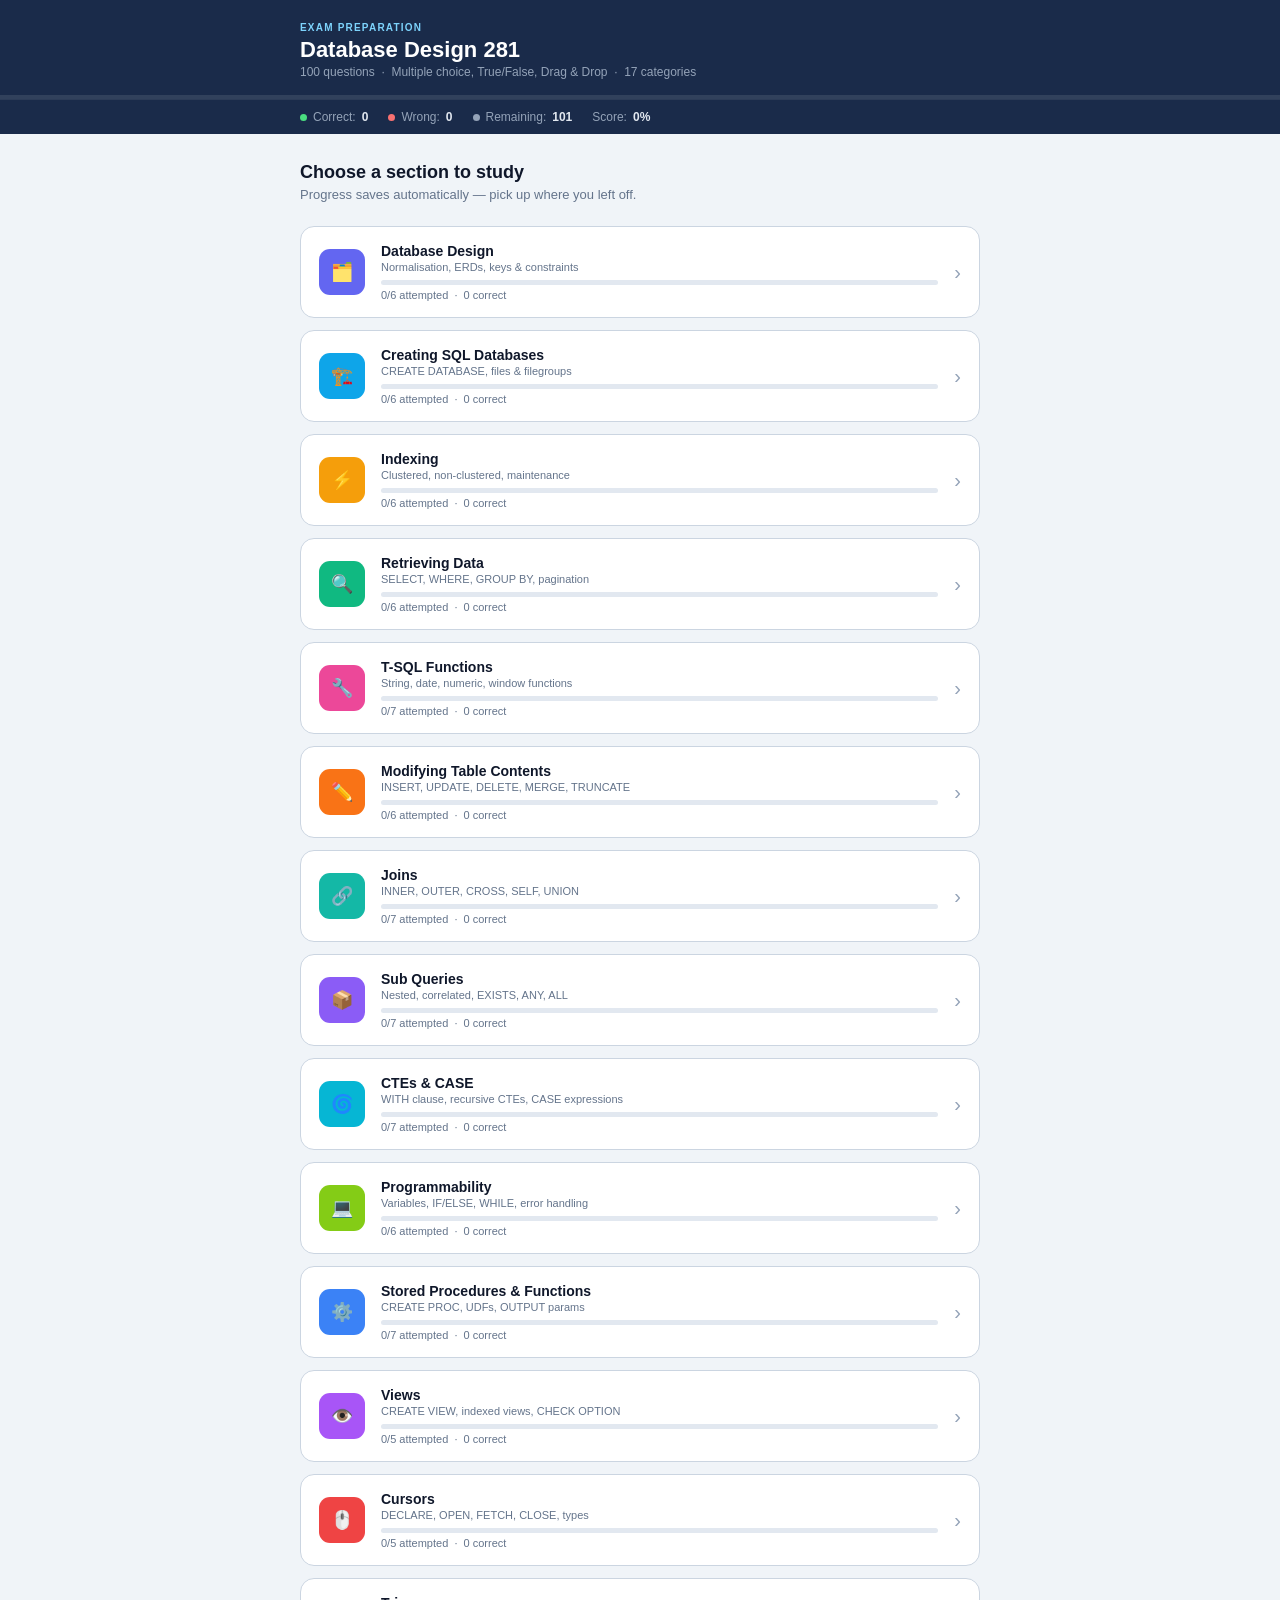
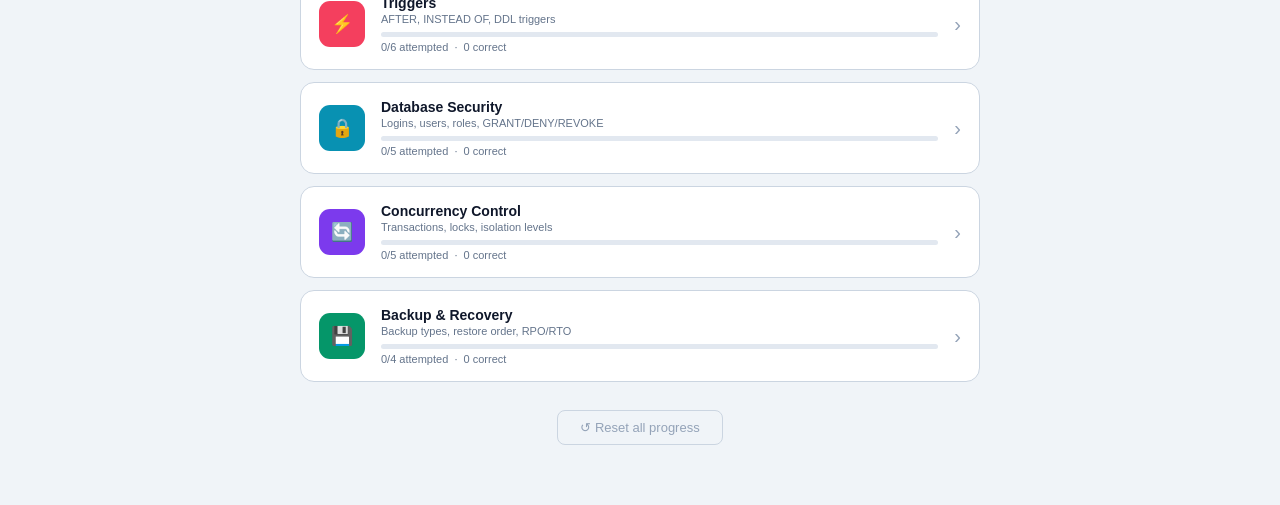
==== commit 15d98b36: "Update DBD281.html" ====
--- a/DBD281.html
+++ b/DBD281.html
@@ -4,13 +4,14 @@
 <meta charset="UTF-8">
 <meta name="viewport" content="width=device-width, initial-scale=1.0">
 <title>T-SQL & Database Design Quiz</title>
+<link rel="icon" href="icon.png" type="image/png">
 <style>
 *{box-sizing:border-box;margin:0;padding:0}
 body{font-family:-apple-system,BlinkMacSystemFont,'Segoe UI',sans-serif;background:#F0F4F8;color:#1E293B;min-height:100vh}
 button{font-family:inherit}
 
 /* HEADER */
-.hdr{background:#0F172A;color:#fff}
+.hdr{background:#1A2B4A;color:#fff}
 .hdr-inner{max-width:720px;margin:0 auto;padding:22px 20px 16px}
 .hdr-eye{font-size:10px;font-weight:700;letter-spacing:.12em;text-transform:uppercase;color:#7DD3FC;margin-bottom:4px}
 .hdr h1{font-size:22px;font-weight:700;margin-bottom:2px}
@@ -146,7 +147,7 @@
 <div class="hdr">
   <div class="hdr-inner">
     <div class="hdr-eye">Exam Preparation</div>
-    <h1>DBD 281: T-SQL &amp; Database Design</h1>
+    <h1>Database Design 281</h1>
     <div class="hdr-sub">100 questions &nbsp;·&nbsp; Multiple choice, True/False, Drag &amp; Drop &nbsp;·&nbsp; 17 categories</div>
   </div>
   <div class="prog-track"><div class="prog-fill" id="progBar" style="width:0%"></div></div>
@@ -1163,4 +1164,4 @@
 renderHome();
 </script>
 </body>
-</html>+</html>
